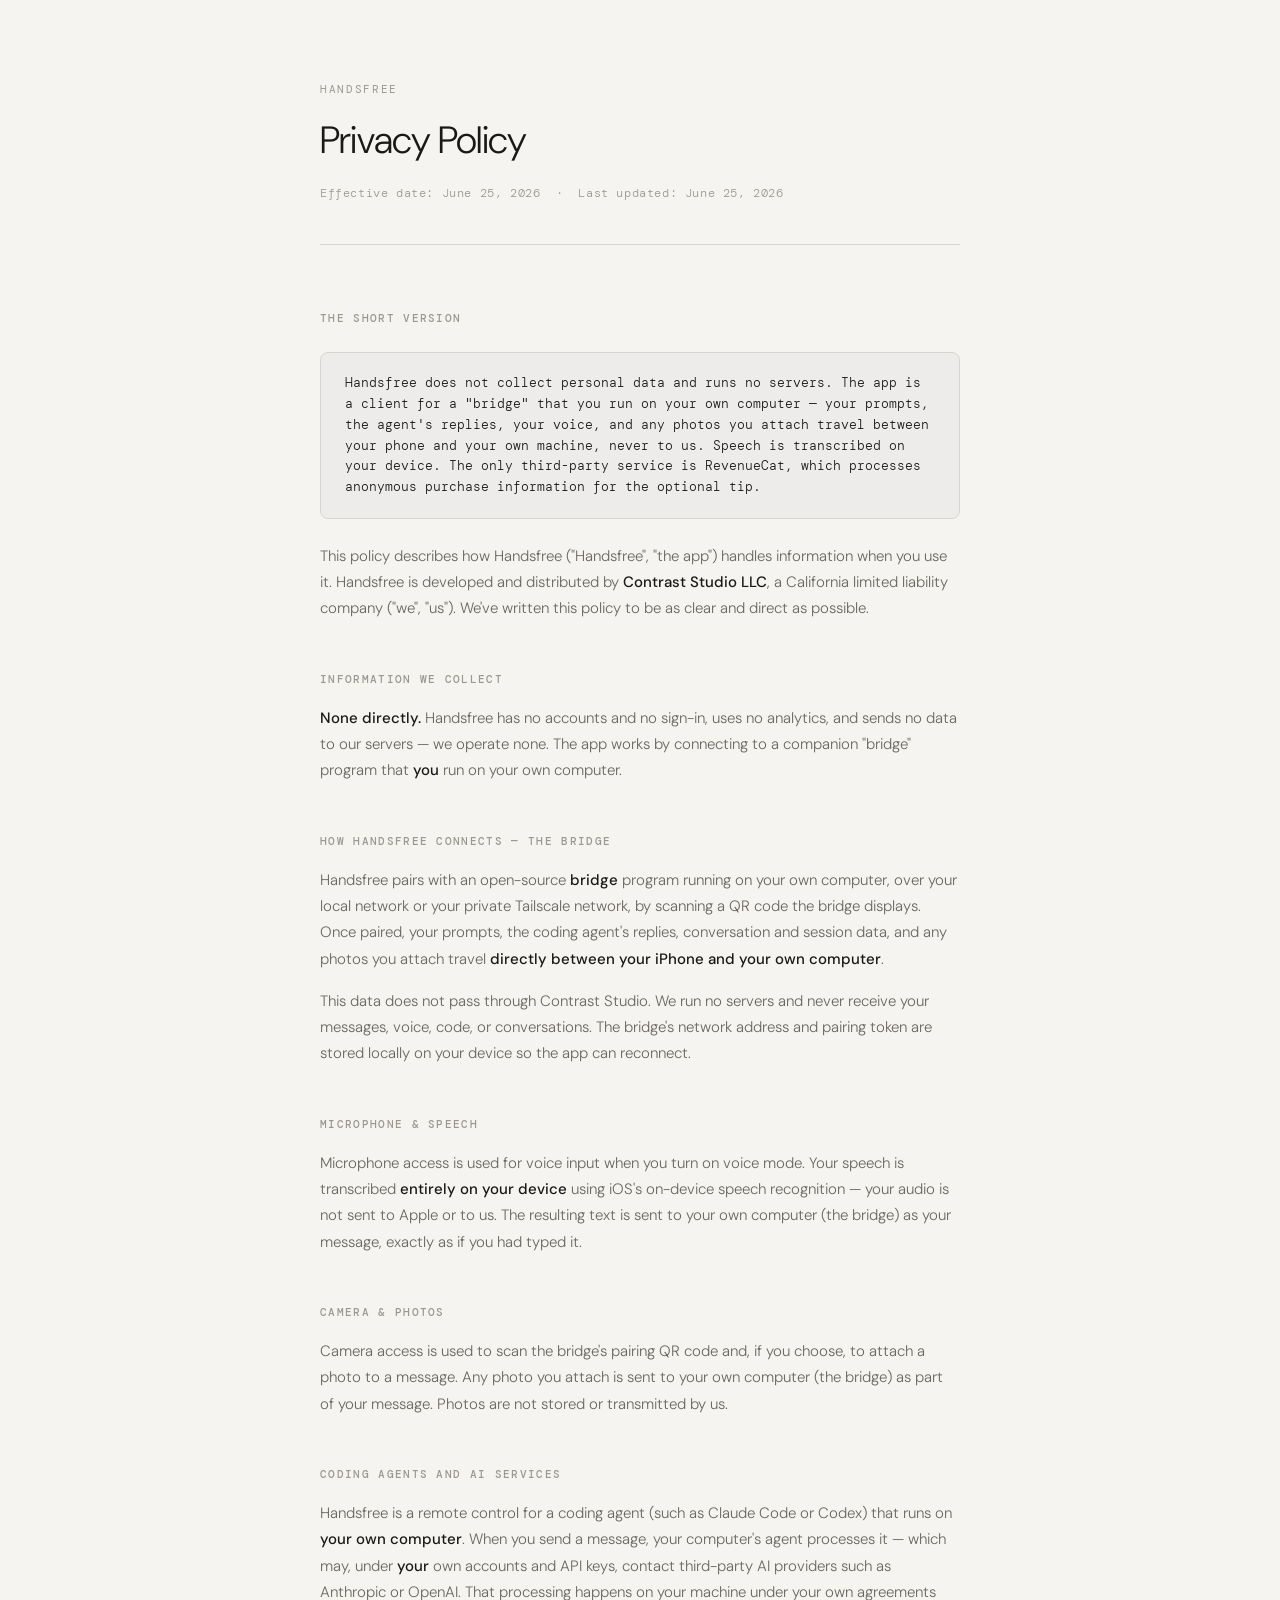
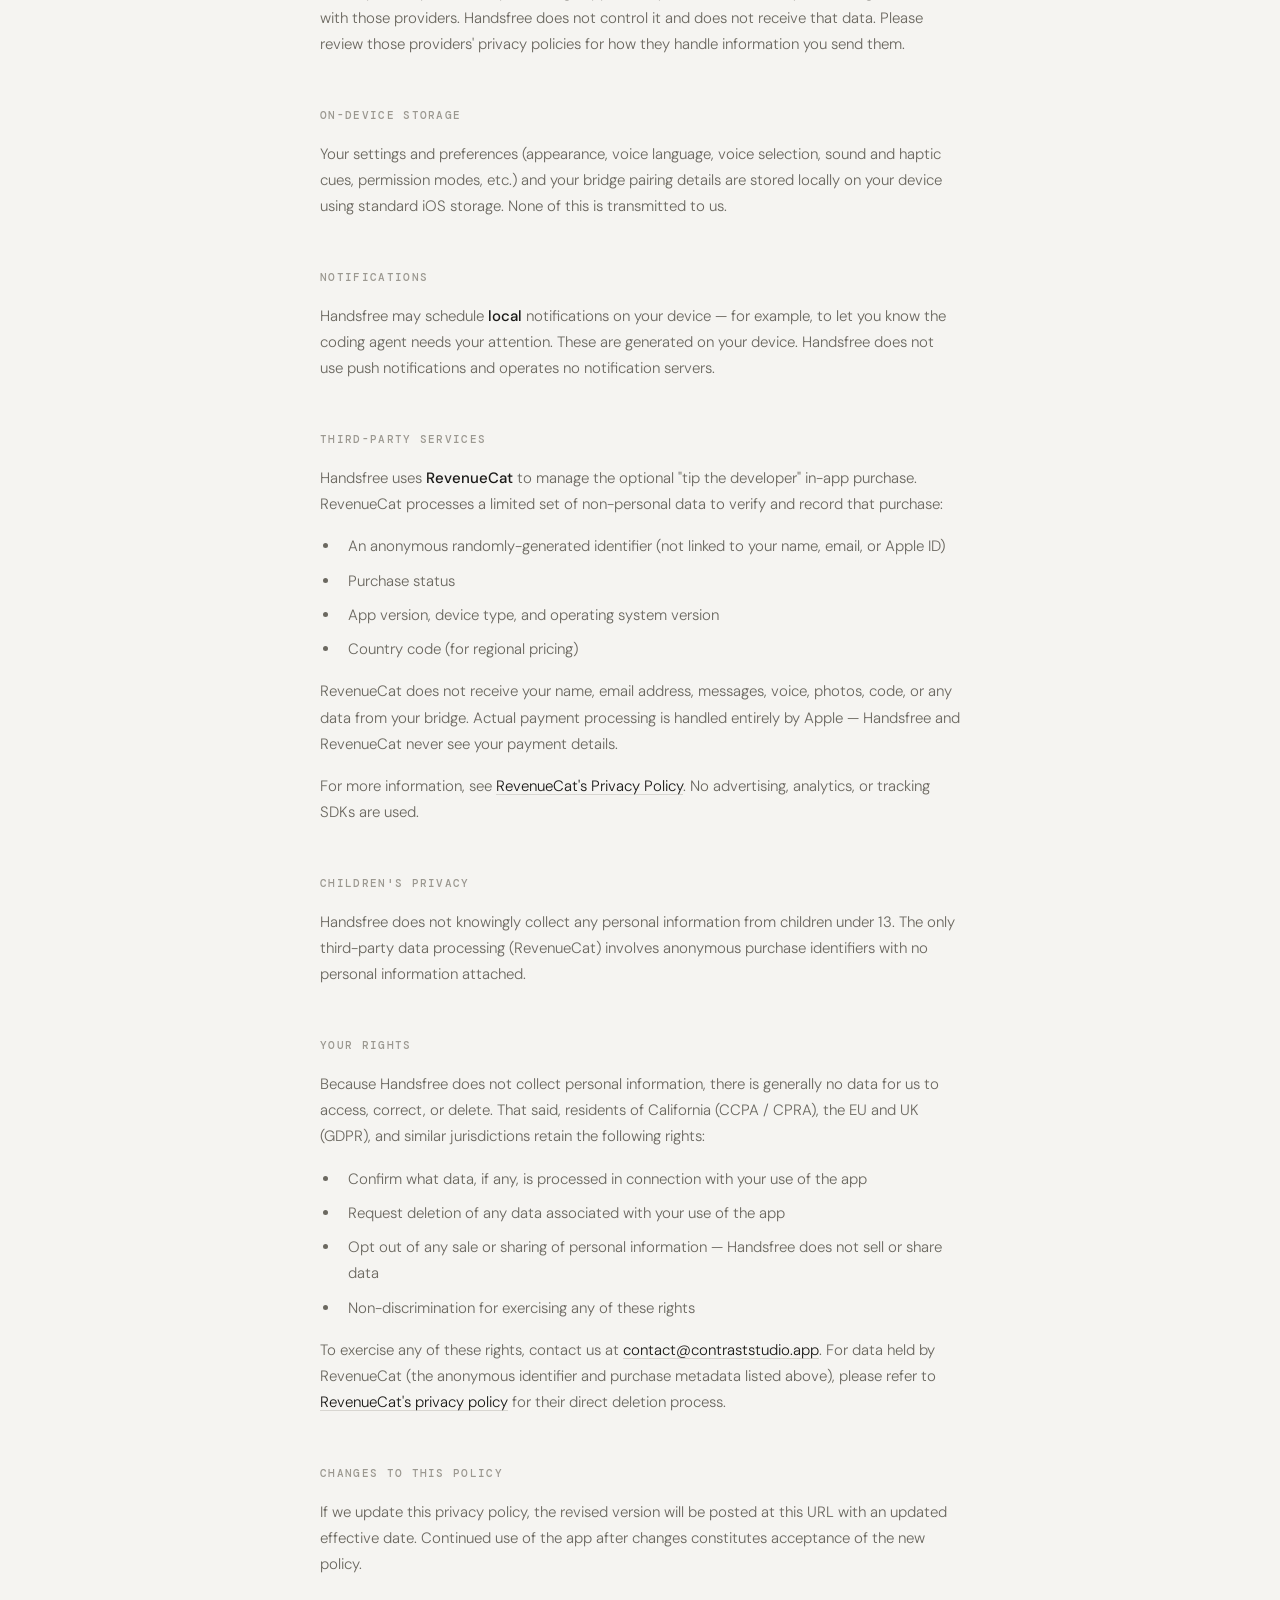
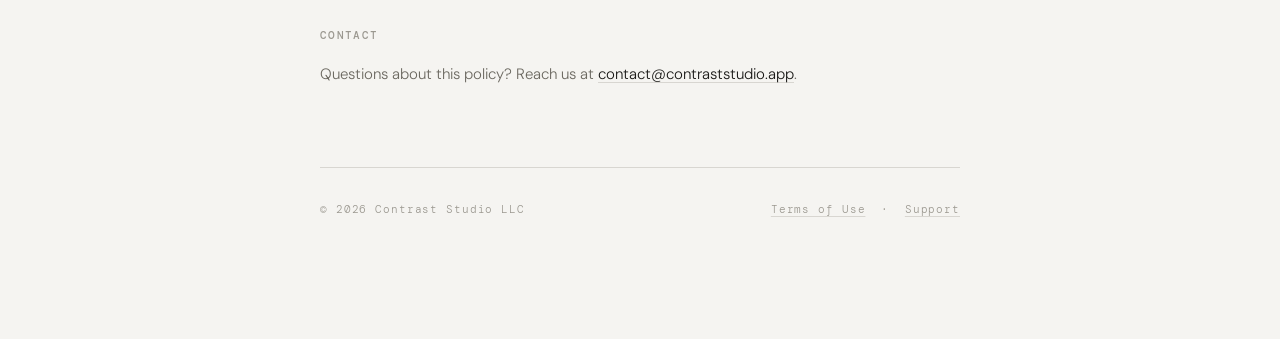
==== privacy.html @ b6aee966 "Add Handsfree privacy, terms, and support pages Static legal/support pages for the Handsfree iOS app" ====
<!DOCTYPE html>
<html lang="en">
<head>
  <meta charset="UTF-8" />
  <meta name="viewport" content="width=device-width, initial-scale=1.0" />
  <title>Privacy Policy — Handsfree</title>
  <link href="https://fonts.googleapis.com/css2?family=DM+Mono:ital,wght@0,300;0,400;0,500;1,300&family=DM+Sans:ital,opsz,wght@0,9..40,300;0,9..40,400;0,9..40,500;1,9..40,300&display=swap" rel="stylesheet">
  <style>
    :root {
      --bg: #f5f4f1;
      --surface: #edecea;
      --border: #d8d6d1;
      --text-primary: #1a1917;
      --text-secondary: #6b6860;
      --text-tertiary: #9b9890;
      --accent: #1a1917;
      --mono: 'DM Mono', monospace;
      --sans: 'DM Sans', sans-serif;
    }

    *, *::before, *::after { box-sizing: border-box; margin: 0; padding: 0; }

    html { font-size: 16px; scroll-behavior: smooth; }

    body {
      background: var(--bg);
      color: var(--text-primary);
      font-family: var(--sans);
      font-weight: 300;
      line-height: 1.75;
      -webkit-font-smoothing: antialiased;
      padding: 0 24px;
    }

    .page-wrap {
      max-width: 640px;
      margin: 0 auto;
      padding: 80px 0 120px;
    }

    /* Header */
    header {
      margin-bottom: 64px;
      padding-bottom: 40px;
      border-bottom: 1px solid var(--border);
    }

    .app-label {
      font-family: var(--mono);
      font-size: 11px;
      font-weight: 400;
      letter-spacing: 0.15em;
      text-transform: uppercase;
      color: var(--text-tertiary);
      margin-bottom: 20px;
    }

    h1 {
      font-family: var(--sans);
      font-size: clamp(28px, 5vw, 38px);
      font-weight: 300;
      letter-spacing: -0.02em;
      line-height: 1.15;
      color: var(--text-primary);
      margin-bottom: 20px;
    }

    .meta {
      font-family: var(--mono);
      font-size: 12px;
      color: var(--text-tertiary);
      letter-spacing: 0.05em;
    }

    /* Sections */
    section {
      margin-bottom: 48px;
    }

    h2 {
      font-family: var(--mono);
      font-size: 11px;
      font-weight: 500;
      letter-spacing: 0.12em;
      text-transform: uppercase;
      color: var(--text-tertiary);
      margin-bottom: 16px;
      padding-top: 48px;
      border-top: 1px solid var(--border);
    }

    h2:first-child { border-top: none; padding-top: 0; }

    p {
      font-size: 15px;
      color: var(--text-secondary);
      margin-bottom: 16px;
      font-weight: 300;
    }

    p:last-child { margin-bottom: 0; }

    strong {
      font-weight: 500;
      color: var(--text-primary);
    }

    ul {
      margin: 12px 0 16px 0;
      padding-left: 20px;
    }

    ul li {
      font-size: 15px;
      color: var(--text-secondary);
      font-weight: 300;
      margin-bottom: 8px;
      padding-left: 8px;
    }

    /* Highlight box */
    .callout {
      background: var(--surface);
      border: 1px solid var(--border);
      border-radius: 8px;
      padding: 20px 24px;
      margin: 24px 0;
    }

    .callout p {
      font-family: var(--mono);
      font-size: 13px;
      color: var(--text-primary);
      margin: 0;
      line-height: 1.6;
    }

    /* Contact */
    a {
      color: var(--text-primary);
      text-decoration: underline;
      text-underline-offset: 3px;
      text-decoration-color: var(--border);
      transition: text-decoration-color 0.15s;
    }

    a:hover { text-decoration-color: var(--text-primary); }

    /* Footer */
    footer {
      margin-top: 80px;
      padding-top: 32px;
      border-top: 1px solid var(--border);
      display: flex;
      justify-content: space-between;
      align-items: center;
      flex-wrap: wrap;
      gap: 12px;
    }

    footer span {
      font-family: var(--mono);
      font-size: 11px;
      color: var(--text-tertiary);
      letter-spacing: 0.08em;
    }

    footer a {
      font-family: var(--mono);
      font-size: 11px;
      color: var(--text-tertiary);
      letter-spacing: 0.08em;
      text-decoration-color: var(--border);
    }
  </style>
</head>
<body>
  <div class="page-wrap">

    <header>
      <p class="app-label">Handsfree</p>
      <h1>Privacy Policy</h1>
      <p class="meta">Effective date: June 25, 2026 &nbsp;·&nbsp; Last updated: June 25, 2026</p>
    </header>

    <section>
      <h2>The short version</h2>
      <div class="callout">
        <p>Handsfree does not collect personal data and runs no servers. The app is a client for a "bridge" that you run on your own computer — your prompts, the agent's replies, your voice, and any photos you attach travel between your phone and your own machine, never to us. Speech is transcribed on your device. The only third-party service is RevenueCat, which processes anonymous purchase information for the optional tip.</p>
      </div>
      <p>This policy describes how Handsfree ("Handsfree", "the app") handles information when you use it. Handsfree is developed and distributed by <strong>Contrast Studio LLC</strong>, a California limited liability company ("we", "us"). We've written this policy to be as clear and direct as possible.</p>
    </section>

    <section>
      <h2>Information we collect</h2>
      <p><strong>None directly.</strong> Handsfree has no accounts and no sign-in, uses no analytics, and sends no data to our servers — we operate none. The app works by connecting to a companion "bridge" program that <strong>you</strong> run on your own computer.</p>
    </section>

    <section>
      <h2>How Handsfree connects — the bridge</h2>
      <p>Handsfree pairs with an open-source <strong>bridge</strong> program running on your own computer, over your local network or your private Tailscale network, by scanning a QR code the bridge displays. Once paired, your prompts, the coding agent's replies, conversation and session data, and any photos you attach travel <strong>directly between your iPhone and your own computer</strong>.</p>
      <p>This data does not pass through Contrast Studio. We run no servers and never receive your messages, voice, code, or conversations. The bridge's network address and pairing token are stored locally on your device so the app can reconnect.</p>
    </section>

    <section>
      <h2>Microphone &amp; speech</h2>
      <p>Microphone access is used for voice input when you turn on voice mode. Your speech is transcribed <strong>entirely on your device</strong> using iOS's on-device speech recognition — your audio is not sent to Apple or to us. The resulting text is sent to your own computer (the bridge) as your message, exactly as if you had typed it.</p>
    </section>

    <section>
      <h2>Camera &amp; photos</h2>
      <p>Camera access is used to scan the bridge's pairing QR code and, if you choose, to attach a photo to a message. Any photo you attach is sent to your own computer (the bridge) as part of your message. Photos are not stored or transmitted by us.</p>
    </section>

    <section>
      <h2>Coding agents and AI services</h2>
      <p>Handsfree is a remote control for a coding agent (such as Claude Code or Codex) that runs on <strong>your own computer</strong>. When you send a message, your computer's agent processes it — which may, under <strong>your</strong> own accounts and API keys, contact third-party AI providers such as Anthropic or OpenAI. That processing happens on your machine under your own agreements with those providers. Handsfree does not control it and does not receive that data. Please review those providers' privacy policies for how they handle information you send them.</p>
    </section>

    <section>
      <h2>On-device storage</h2>
      <p>Your settings and preferences (appearance, voice language, voice selection, sound and haptic cues, permission modes, etc.) and your bridge pairing details are stored locally on your device using standard iOS storage. None of this is transmitted to us.</p>
    </section>

    <section>
      <h2>Notifications</h2>
      <p>Handsfree may schedule <strong>local</strong> notifications on your device — for example, to let you know the coding agent needs your attention. These are generated on your device. Handsfree does not use push notifications and operates no notification servers.</p>
    </section>

    <section>
      <h2>Third-party services</h2>
      <p>Handsfree uses <strong>RevenueCat</strong> to manage the optional "tip the developer" in-app purchase. RevenueCat processes a limited set of non-personal data to verify and record that purchase:</p>
      <ul>
        <li>An anonymous randomly-generated identifier (not linked to your name, email, or Apple ID)</li>
        <li>Purchase status</li>
        <li>App version, device type, and operating system version</li>
        <li>Country code (for regional pricing)</li>
      </ul>
      <p>RevenueCat does not receive your name, email address, messages, voice, photos, code, or any data from your bridge. Actual payment processing is handled entirely by Apple — Handsfree and RevenueCat never see your payment details.</p>
      <p>For more information, see <a href="https://www.revenuecat.com/privacy" target="_blank" rel="noopener">RevenueCat's Privacy Policy</a>. No advertising, analytics, or tracking SDKs are used.</p>
    </section>

    <section>
      <h2>Children's privacy</h2>
      <p>Handsfree does not knowingly collect any personal information from children under 13. The only third-party data processing (RevenueCat) involves anonymous purchase identifiers with no personal information attached.</p>
    </section>

    <section>
      <h2>Your rights</h2>
      <p>Because Handsfree does not collect personal information, there is generally no data for us to access, correct, or delete. That said, residents of California (CCPA / CPRA), the EU and UK (GDPR), and similar jurisdictions retain the following rights:</p>
      <ul>
        <li>Confirm what data, if any, is processed in connection with your use of the app</li>
        <li>Request deletion of any data associated with your use of the app</li>
        <li>Opt out of any sale or sharing of personal information — Handsfree does not sell or share data</li>
        <li>Non-discrimination for exercising any of these rights</li>
      </ul>
      <p>To exercise any of these rights, contact us at <a href="mailto:contact@contraststudio.app">contact@contraststudio.app</a>. For data held by RevenueCat (the anonymous identifier and purchase metadata listed above), please refer to <a href="https://www.revenuecat.com/privacy" target="_blank" rel="noopener">RevenueCat's privacy policy</a> for their direct deletion process.</p>
    </section>

    <section>
      <h2>Changes to this policy</h2>
      <p>If we update this privacy policy, the revised version will be posted at this URL with an updated effective date. Continued use of the app after changes constitutes acceptance of the new policy.</p>
    </section>

    <section>
      <h2>Contact</h2>
      <p>Questions about this policy? Reach us at <a href="mailto:contact@contraststudio.app">contact@contraststudio.app</a>.</p>
    </section>

    <footer>
      <span>© 2026 Contrast Studio LLC</span>
      <span>
        <a href="terms.html">Terms of Use</a>
        &nbsp;·&nbsp;
        <a href="support.html">Support</a>
      </span>
    </footer>

  </div>
</body>
</html>
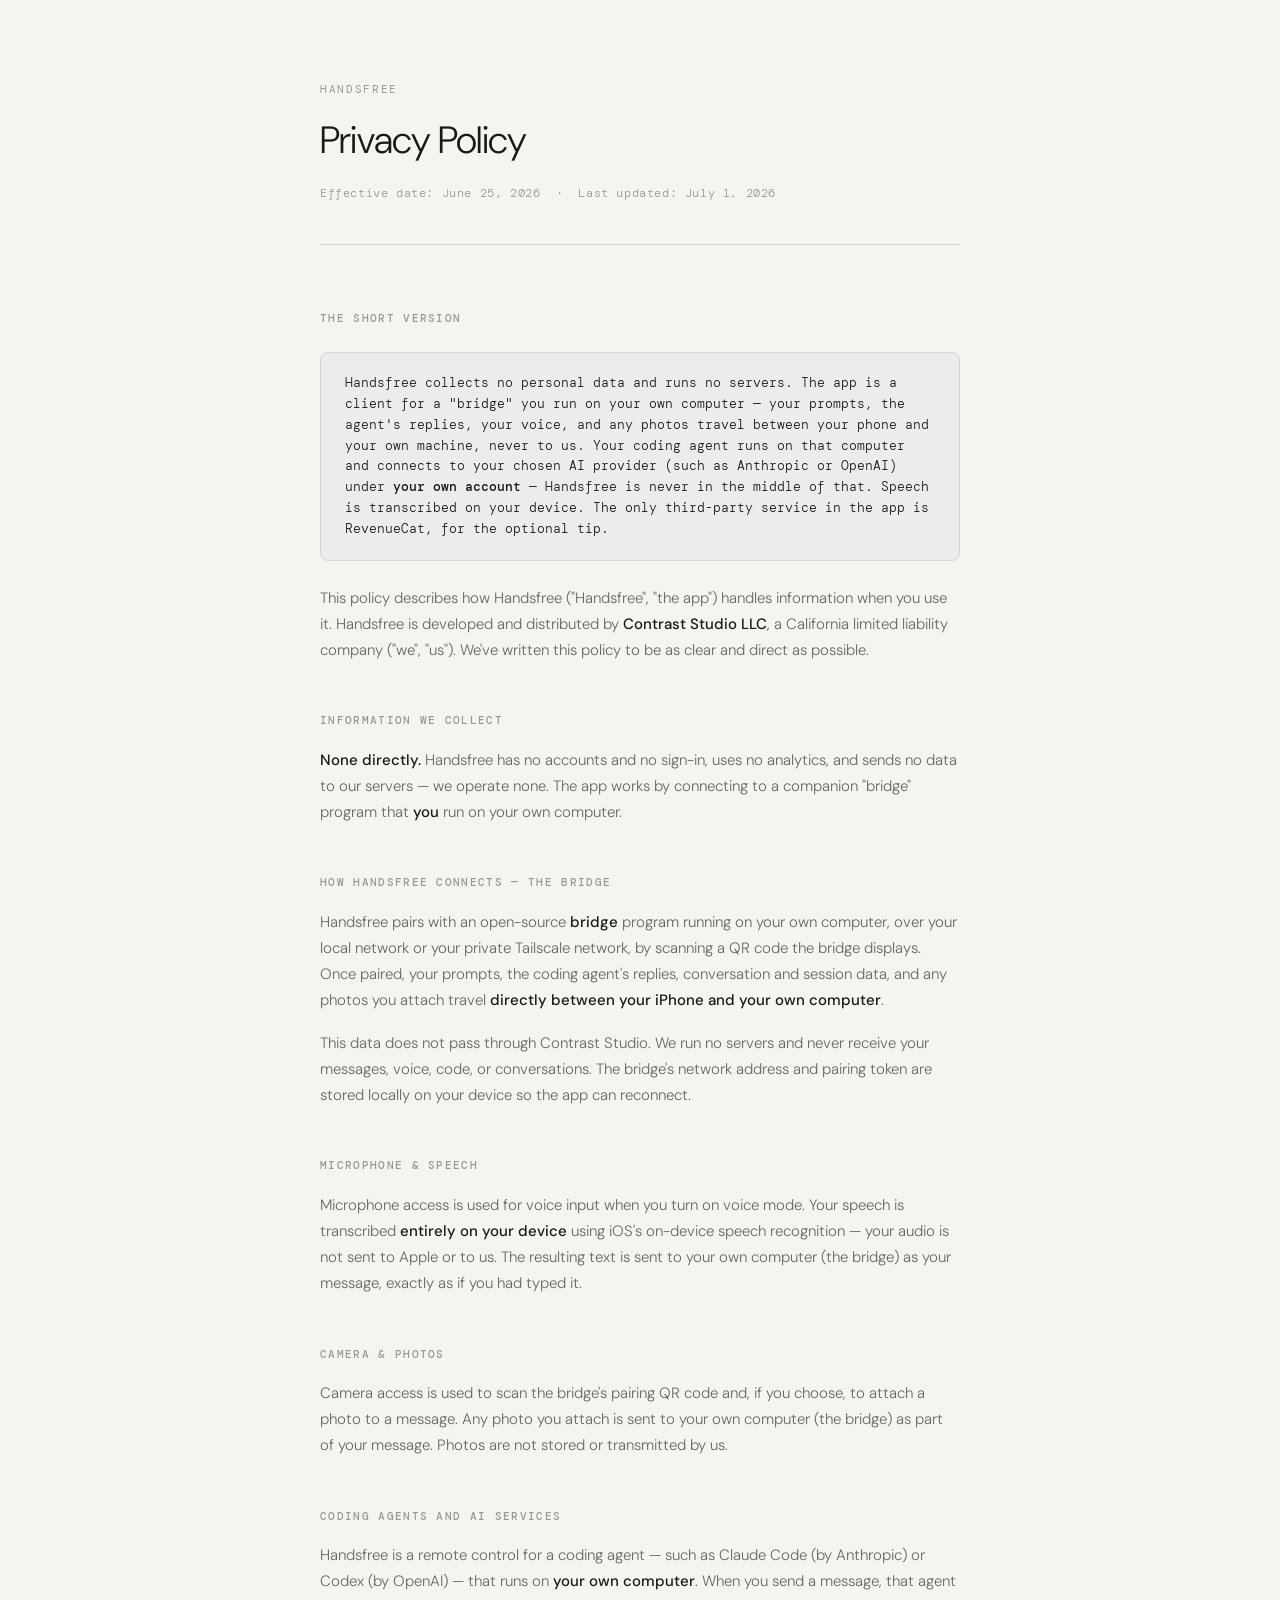
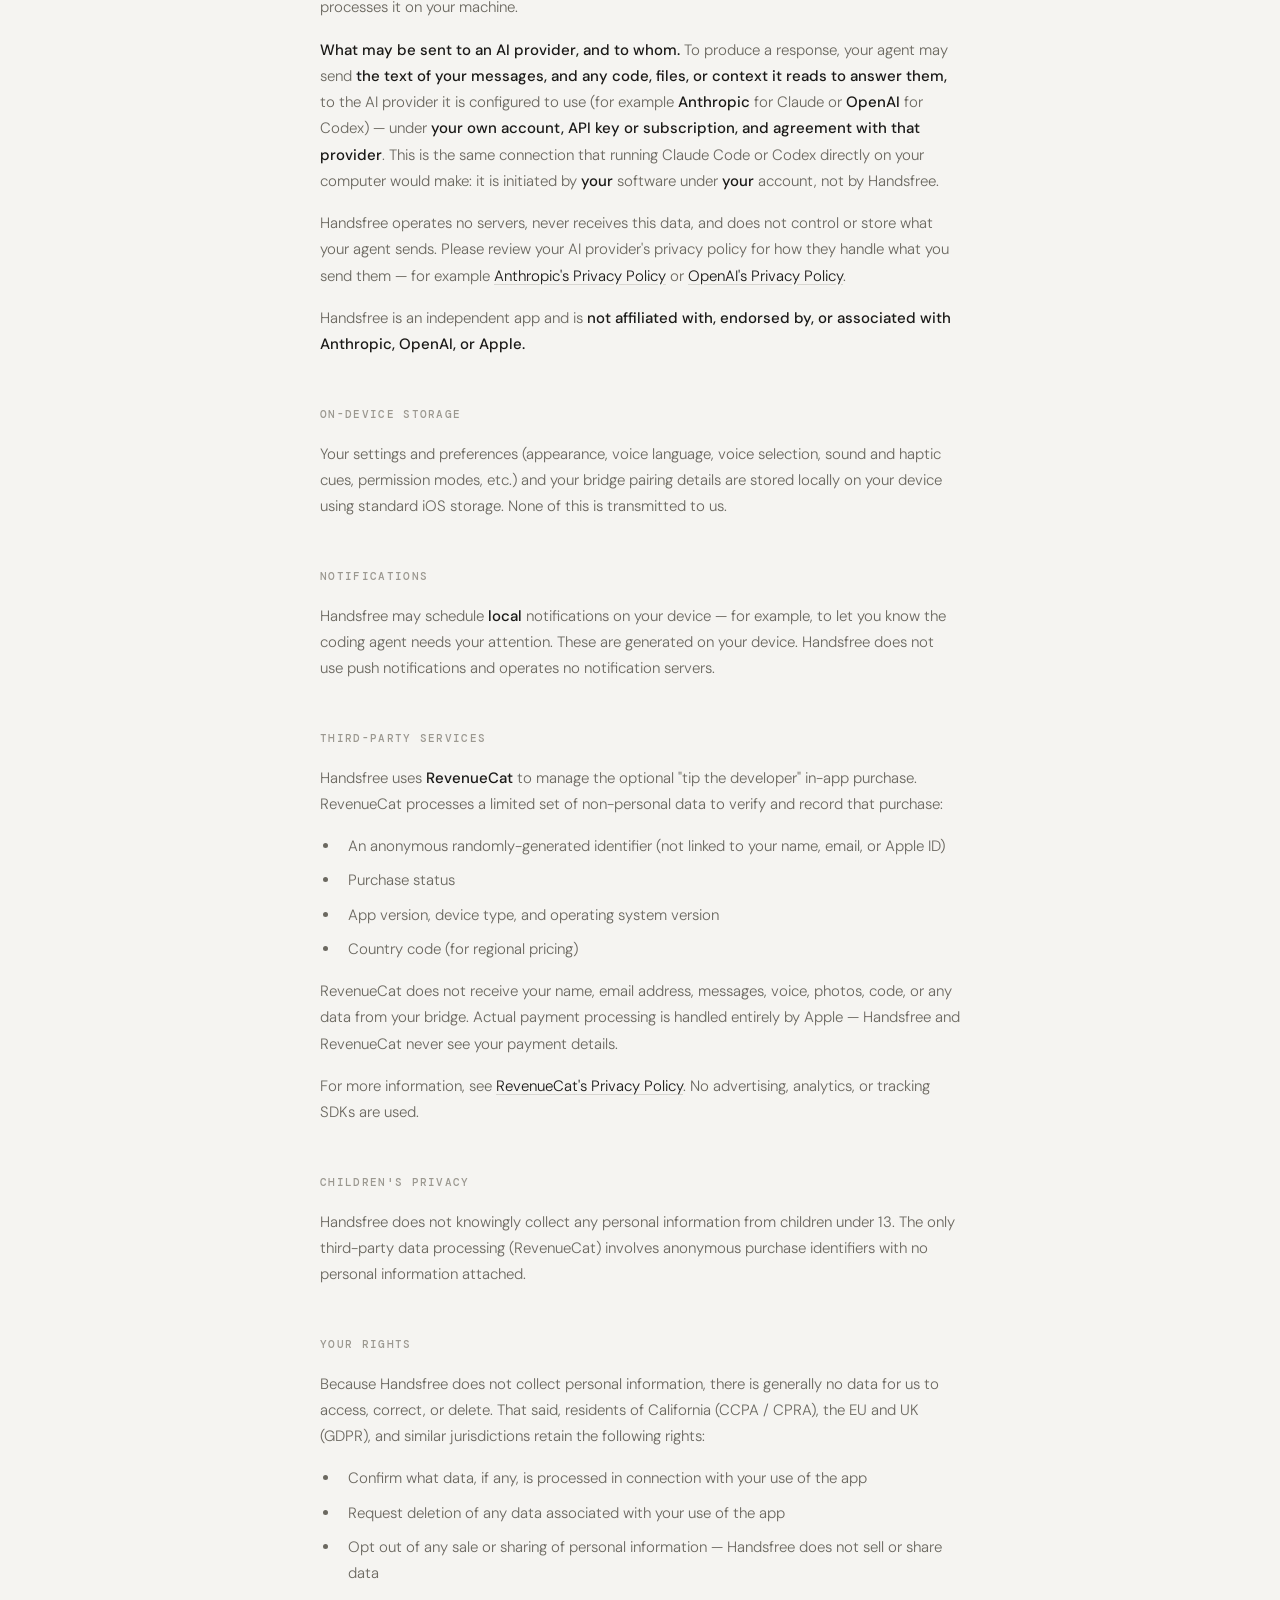
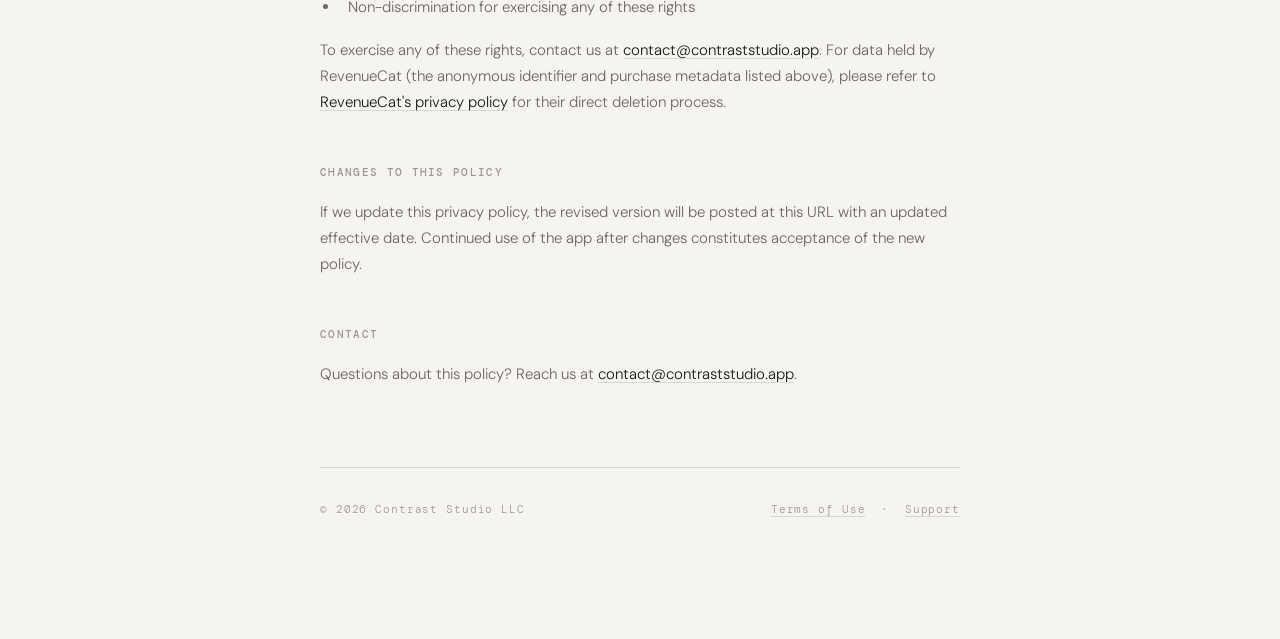
==== commit 0344e83c: "privacy: clarify AI data flow (what/who) + not-affiliated disclaimer Strengthen the 'Coding agents a" ====
--- a/privacy.html
+++ b/privacy.html
@@ -180,13 +180,13 @@
     <header>
       <p class="app-label">Handsfree</p>
       <h1>Privacy Policy</h1>
-      <p class="meta">Effective date: June 25, 2026 &nbsp;·&nbsp; Last updated: June 25, 2026</p>
+      <p class="meta">Effective date: June 25, 2026 &nbsp;·&nbsp; Last updated: July 1, 2026</p>
     </header>
 
     <section>
       <h2>The short version</h2>
       <div class="callout">
-        <p>Handsfree does not collect personal data and runs no servers. The app is a client for a "bridge" that you run on your own computer — your prompts, the agent's replies, your voice, and any photos you attach travel between your phone and your own machine, never to us. Speech is transcribed on your device. The only third-party service is RevenueCat, which processes anonymous purchase information for the optional tip.</p>
+        <p>Handsfree collects no personal data and runs no servers. The app is a client for a "bridge" you run on your own computer — your prompts, the agent's replies, your voice, and any photos travel between your phone and your own machine, never to us. Your coding agent runs on that computer and connects to your chosen AI provider (such as Anthropic or OpenAI) under <strong>your own account</strong> — Handsfree is never in the middle of that. Speech is transcribed on your device. The only third-party service in the app is RevenueCat, for the optional tip.</p>
       </div>
       <p>This policy describes how Handsfree ("Handsfree", "the app") handles information when you use it. Handsfree is developed and distributed by <strong>Contrast Studio LLC</strong>, a California limited liability company ("we", "us"). We've written this policy to be as clear and direct as possible.</p>
     </section>
@@ -214,7 +214,10 @@
 
     <section>
       <h2>Coding agents and AI services</h2>
-      <p>Handsfree is a remote control for a coding agent (such as Claude Code or Codex) that runs on <strong>your own computer</strong>. When you send a message, your computer's agent processes it — which may, under <strong>your</strong> own accounts and API keys, contact third-party AI providers such as Anthropic or OpenAI. That processing happens on your machine under your own agreements with those providers. Handsfree does not control it and does not receive that data. Please review those providers' privacy policies for how they handle information you send them.</p>
+      <p>Handsfree is a remote control for a coding agent — such as Claude Code (by Anthropic) or Codex (by OpenAI) — that runs on <strong>your own computer</strong>. When you send a message, that agent processes it on your machine.</p>
+      <p><strong>What may be sent to an AI provider, and to whom.</strong> To produce a response, your agent may send <strong>the text of your messages, and any code, files, or context it reads to answer them,</strong> to the AI provider it is configured to use (for example <strong>Anthropic</strong> for Claude or <strong>OpenAI</strong> for Codex) — under <strong>your own account, API key or subscription, and agreement with that provider</strong>. This is the same connection that running Claude Code or Codex directly on your computer would make: it is initiated by <strong>your</strong> software under <strong>your</strong> account, not by Handsfree.</p>
+      <p>Handsfree operates no servers, never receives this data, and does not control or store what your agent sends. Please review your AI provider's privacy policy for how they handle what you send them — for example <a href="https://www.anthropic.com/legal/privacy" target="_blank" rel="noopener">Anthropic's Privacy Policy</a> or <a href="https://openai.com/policies/privacy-policy" target="_blank" rel="noopener">OpenAI's Privacy Policy</a>.</p>
+      <p>Handsfree is an independent app and is <strong>not affiliated with, endorsed by, or associated with Anthropic, OpenAI, or Apple.</strong></p>
     </section>
 
     <section>
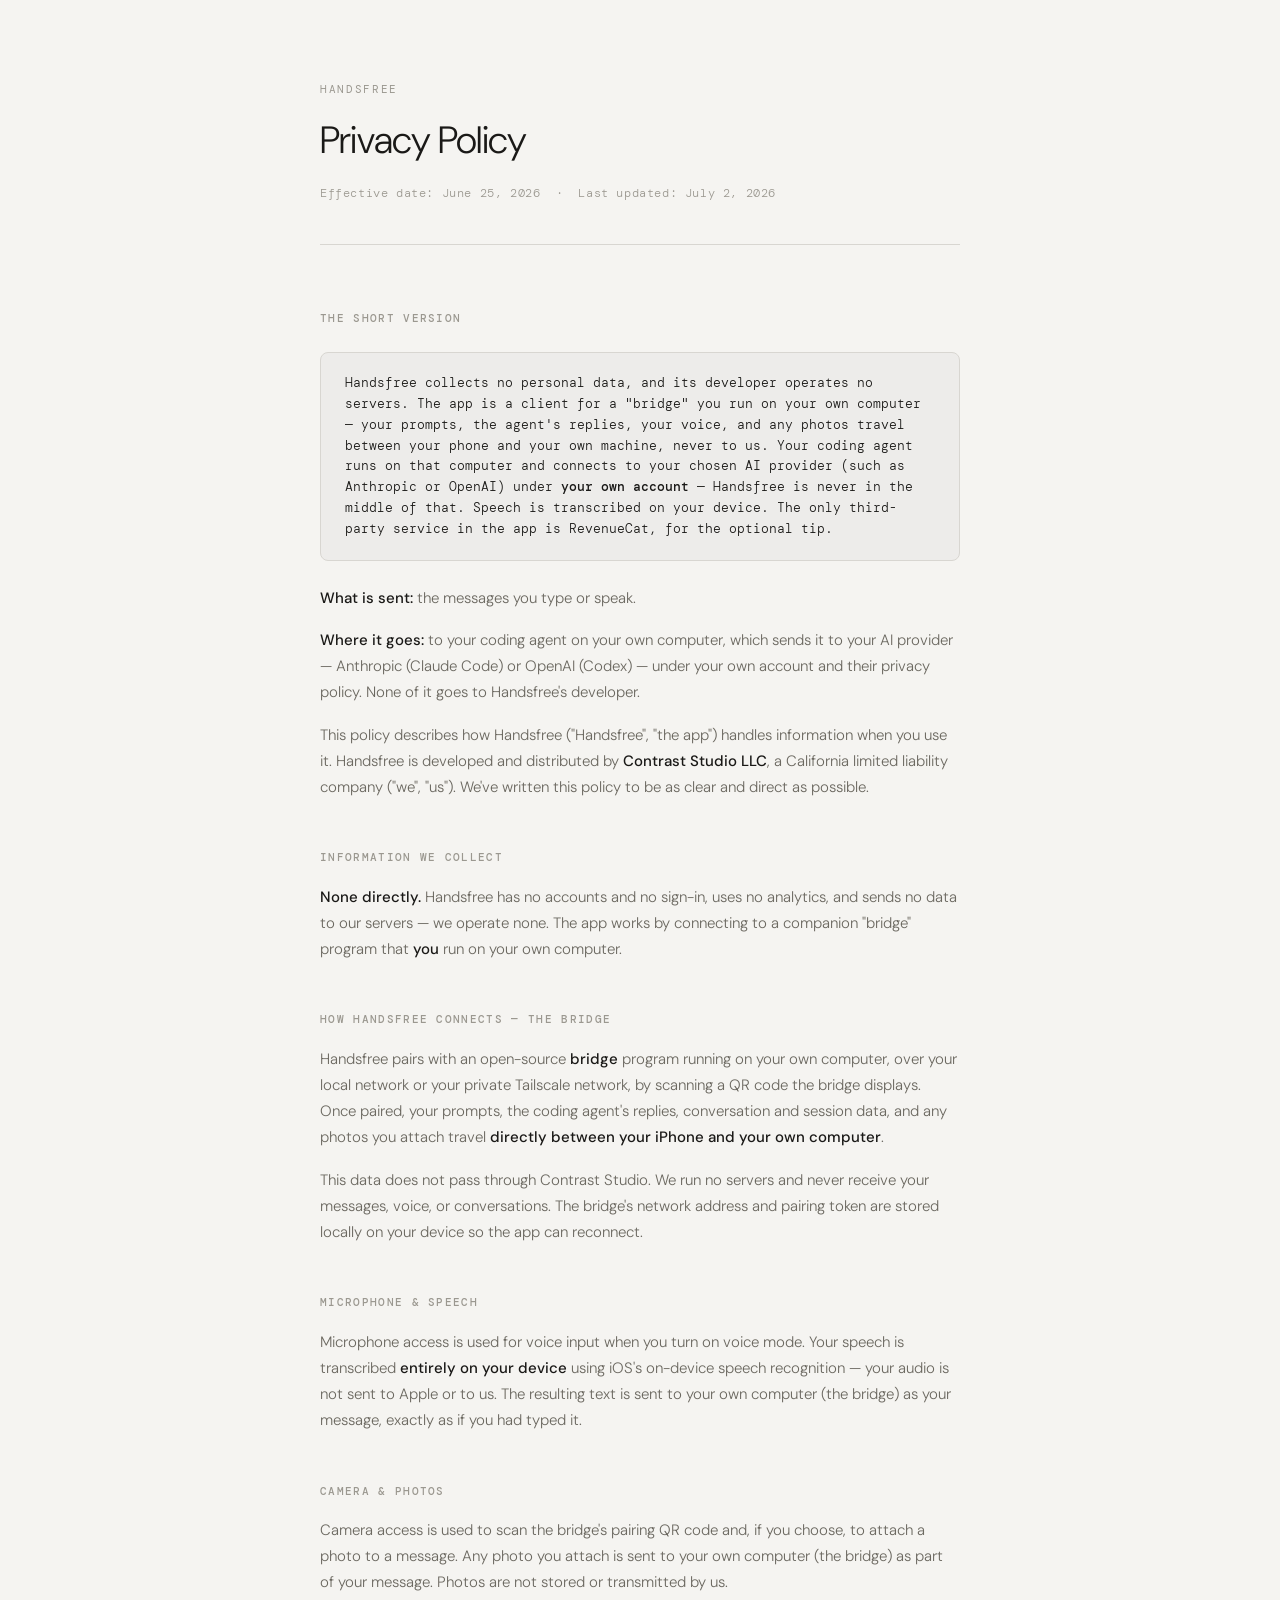
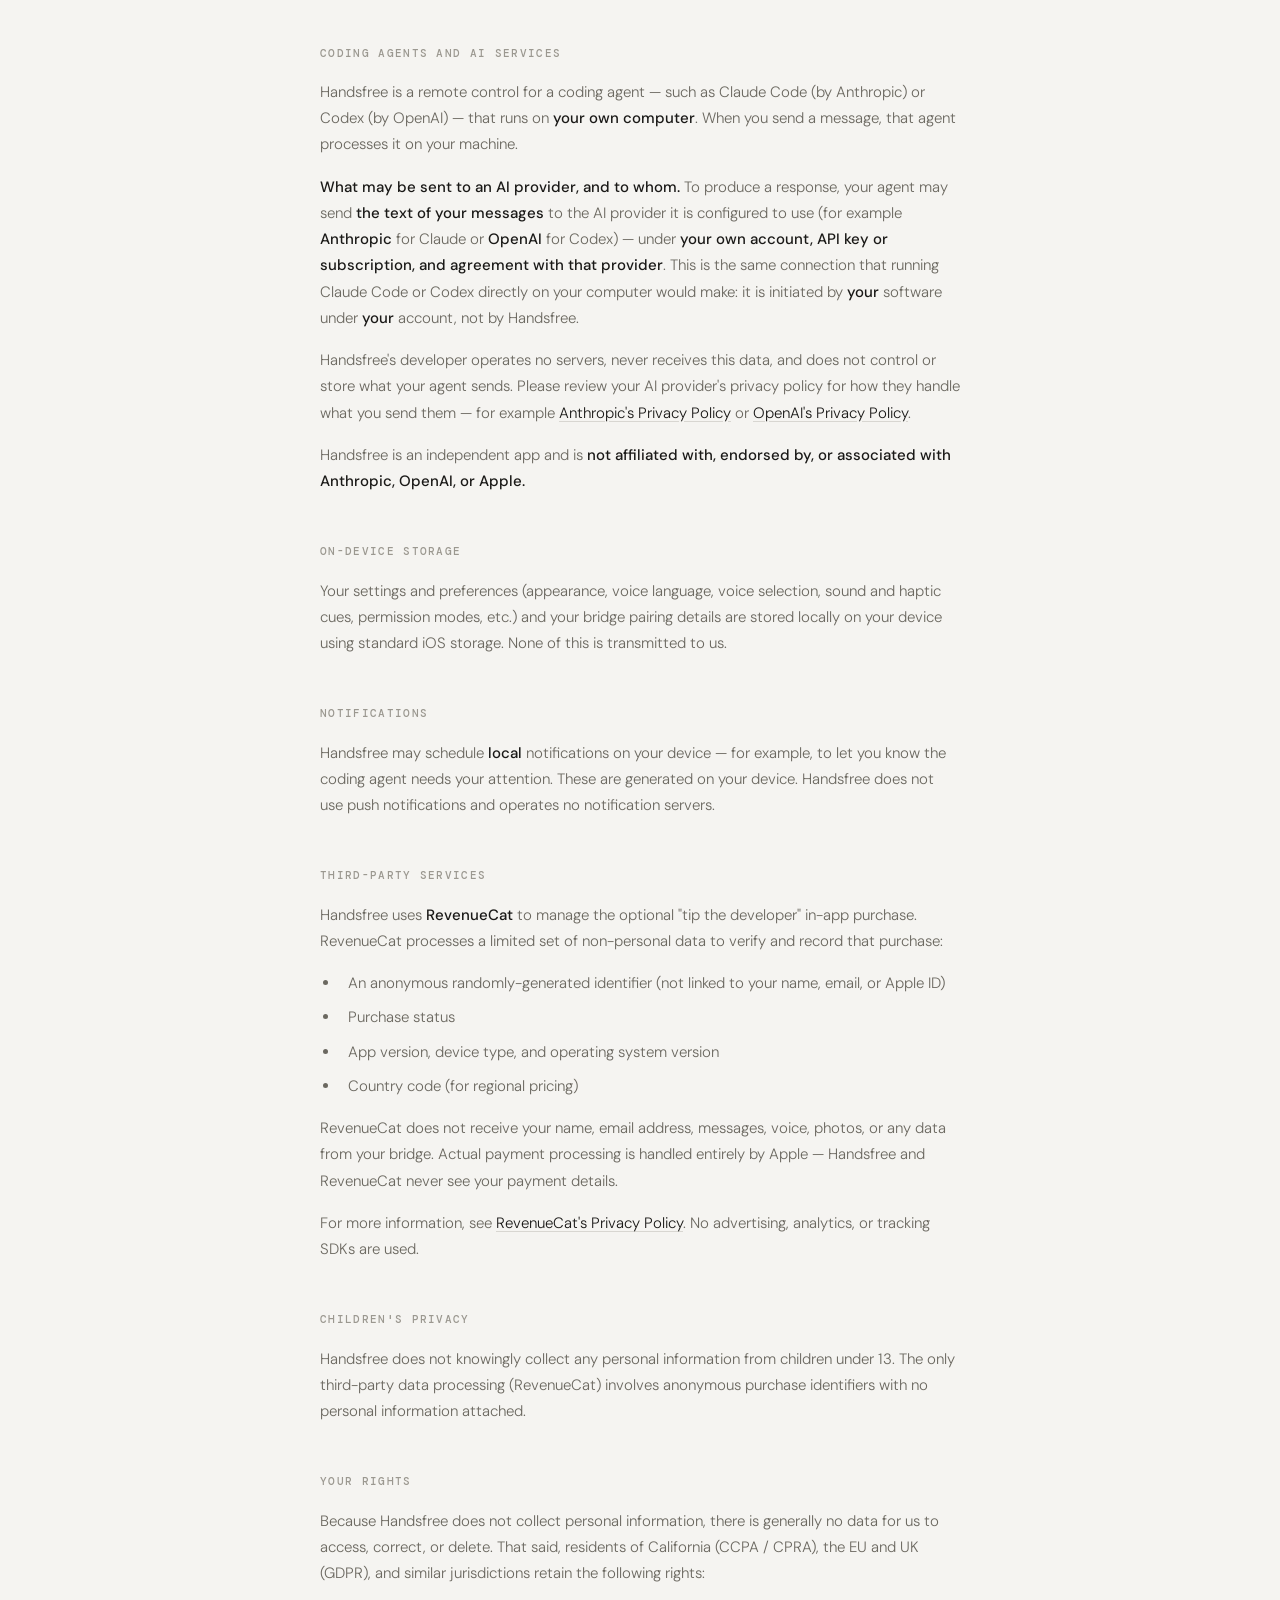
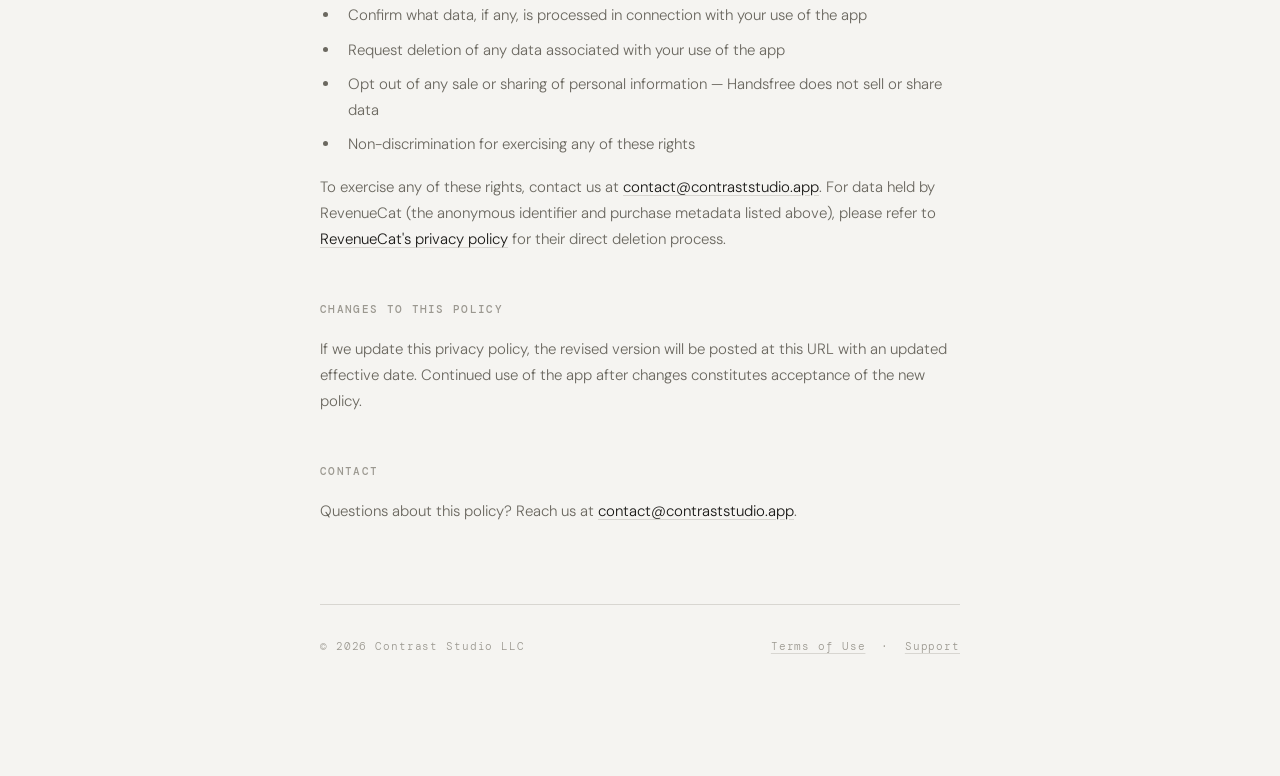
==== commit 478504ed: "privacy: match in-app consent copy exactly Align the policy with the app's consent gate and remove i" ====
--- a/privacy.html
+++ b/privacy.html
@@ -180,14 +180,16 @@
     <header>
       <p class="app-label">Handsfree</p>
       <h1>Privacy Policy</h1>
-      <p class="meta">Effective date: June 25, 2026 &nbsp;·&nbsp; Last updated: July 1, 2026</p>
+      <p class="meta">Effective date: June 25, 2026 &nbsp;·&nbsp; Last updated: July 2, 2026</p>
     </header>
 
     <section>
       <h2>The short version</h2>
       <div class="callout">
-        <p>Handsfree collects no personal data and runs no servers. The app is a client for a "bridge" you run on your own computer — your prompts, the agent's replies, your voice, and any photos travel between your phone and your own machine, never to us. Your coding agent runs on that computer and connects to your chosen AI provider (such as Anthropic or OpenAI) under <strong>your own account</strong> — Handsfree is never in the middle of that. Speech is transcribed on your device. The only third-party service in the app is RevenueCat, for the optional tip.</p>
+        <p>Handsfree collects no personal data, and its developer operates no servers. The app is a client for a "bridge" you run on your own computer — your prompts, the agent's replies, your voice, and any photos travel between your phone and your own machine, never to us. Your coding agent runs on that computer and connects to your chosen AI provider (such as Anthropic or OpenAI) under <strong>your own account</strong> — Handsfree is never in the middle of that. Speech is transcribed on your device. The only third-party service in the app is RevenueCat, for the optional tip.</p>
       </div>
+      <p><strong>What is sent:</strong> the messages you type or speak.</p>
+      <p><strong>Where it goes:</strong> to your coding agent on your own computer, which sends it to your AI provider — Anthropic (Claude Code) or OpenAI (Codex) — under your own account and their privacy policy. None of it goes to Handsfree's developer.</p>
       <p>This policy describes how Handsfree ("Handsfree", "the app") handles information when you use it. Handsfree is developed and distributed by <strong>Contrast Studio LLC</strong>, a California limited liability company ("we", "us"). We've written this policy to be as clear and direct as possible.</p>
     </section>
 
@@ -199,7 +201,7 @@
     <section>
       <h2>How Handsfree connects — the bridge</h2>
       <p>Handsfree pairs with an open-source <strong>bridge</strong> program running on your own computer, over your local network or your private Tailscale network, by scanning a QR code the bridge displays. Once paired, your prompts, the coding agent's replies, conversation and session data, and any photos you attach travel <strong>directly between your iPhone and your own computer</strong>.</p>
-      <p>This data does not pass through Contrast Studio. We run no servers and never receive your messages, voice, code, or conversations. The bridge's network address and pairing token are stored locally on your device so the app can reconnect.</p>
+      <p>This data does not pass through Contrast Studio. We run no servers and never receive your messages, voice, or conversations. The bridge's network address and pairing token are stored locally on your device so the app can reconnect.</p>
     </section>
 
     <section>
@@ -215,8 +217,8 @@
     <section>
       <h2>Coding agents and AI services</h2>
       <p>Handsfree is a remote control for a coding agent — such as Claude Code (by Anthropic) or Codex (by OpenAI) — that runs on <strong>your own computer</strong>. When you send a message, that agent processes it on your machine.</p>
-      <p><strong>What may be sent to an AI provider, and to whom.</strong> To produce a response, your agent may send <strong>the text of your messages, and any code, files, or context it reads to answer them,</strong> to the AI provider it is configured to use (for example <strong>Anthropic</strong> for Claude or <strong>OpenAI</strong> for Codex) — under <strong>your own account, API key or subscription, and agreement with that provider</strong>. This is the same connection that running Claude Code or Codex directly on your computer would make: it is initiated by <strong>your</strong> software under <strong>your</strong> account, not by Handsfree.</p>
-      <p>Handsfree operates no servers, never receives this data, and does not control or store what your agent sends. Please review your AI provider's privacy policy for how they handle what you send them — for example <a href="https://www.anthropic.com/legal/privacy" target="_blank" rel="noopener">Anthropic's Privacy Policy</a> or <a href="https://openai.com/policies/privacy-policy" target="_blank" rel="noopener">OpenAI's Privacy Policy</a>.</p>
+      <p><strong>What may be sent to an AI provider, and to whom.</strong> To produce a response, your agent may send <strong>the text of your messages</strong> to the AI provider it is configured to use (for example <strong>Anthropic</strong> for Claude or <strong>OpenAI</strong> for Codex) — under <strong>your own account, API key or subscription, and agreement with that provider</strong>. This is the same connection that running Claude Code or Codex directly on your computer would make: it is initiated by <strong>your</strong> software under <strong>your</strong> account, not by Handsfree.</p>
+      <p>Handsfree's developer operates no servers, never receives this data, and does not control or store what your agent sends. Please review your AI provider's privacy policy for how they handle what you send them — for example <a href="https://www.anthropic.com/legal/privacy" target="_blank" rel="noopener">Anthropic's Privacy Policy</a> or <a href="https://openai.com/policies/privacy-policy" target="_blank" rel="noopener">OpenAI's Privacy Policy</a>.</p>
       <p>Handsfree is an independent app and is <strong>not affiliated with, endorsed by, or associated with Anthropic, OpenAI, or Apple.</strong></p>
     </section>
 
@@ -239,7 +241,7 @@
         <li>App version, device type, and operating system version</li>
         <li>Country code (for regional pricing)</li>
       </ul>
-      <p>RevenueCat does not receive your name, email address, messages, voice, photos, code, or any data from your bridge. Actual payment processing is handled entirely by Apple — Handsfree and RevenueCat never see your payment details.</p>
+      <p>RevenueCat does not receive your name, email address, messages, voice, photos, or any data from your bridge. Actual payment processing is handled entirely by Apple — Handsfree and RevenueCat never see your payment details.</p>
       <p>For more information, see <a href="https://www.revenuecat.com/privacy" target="_blank" rel="noopener">RevenueCat's Privacy Policy</a>. No advertising, analytics, or tracking SDKs are used.</p>
     </section>
 
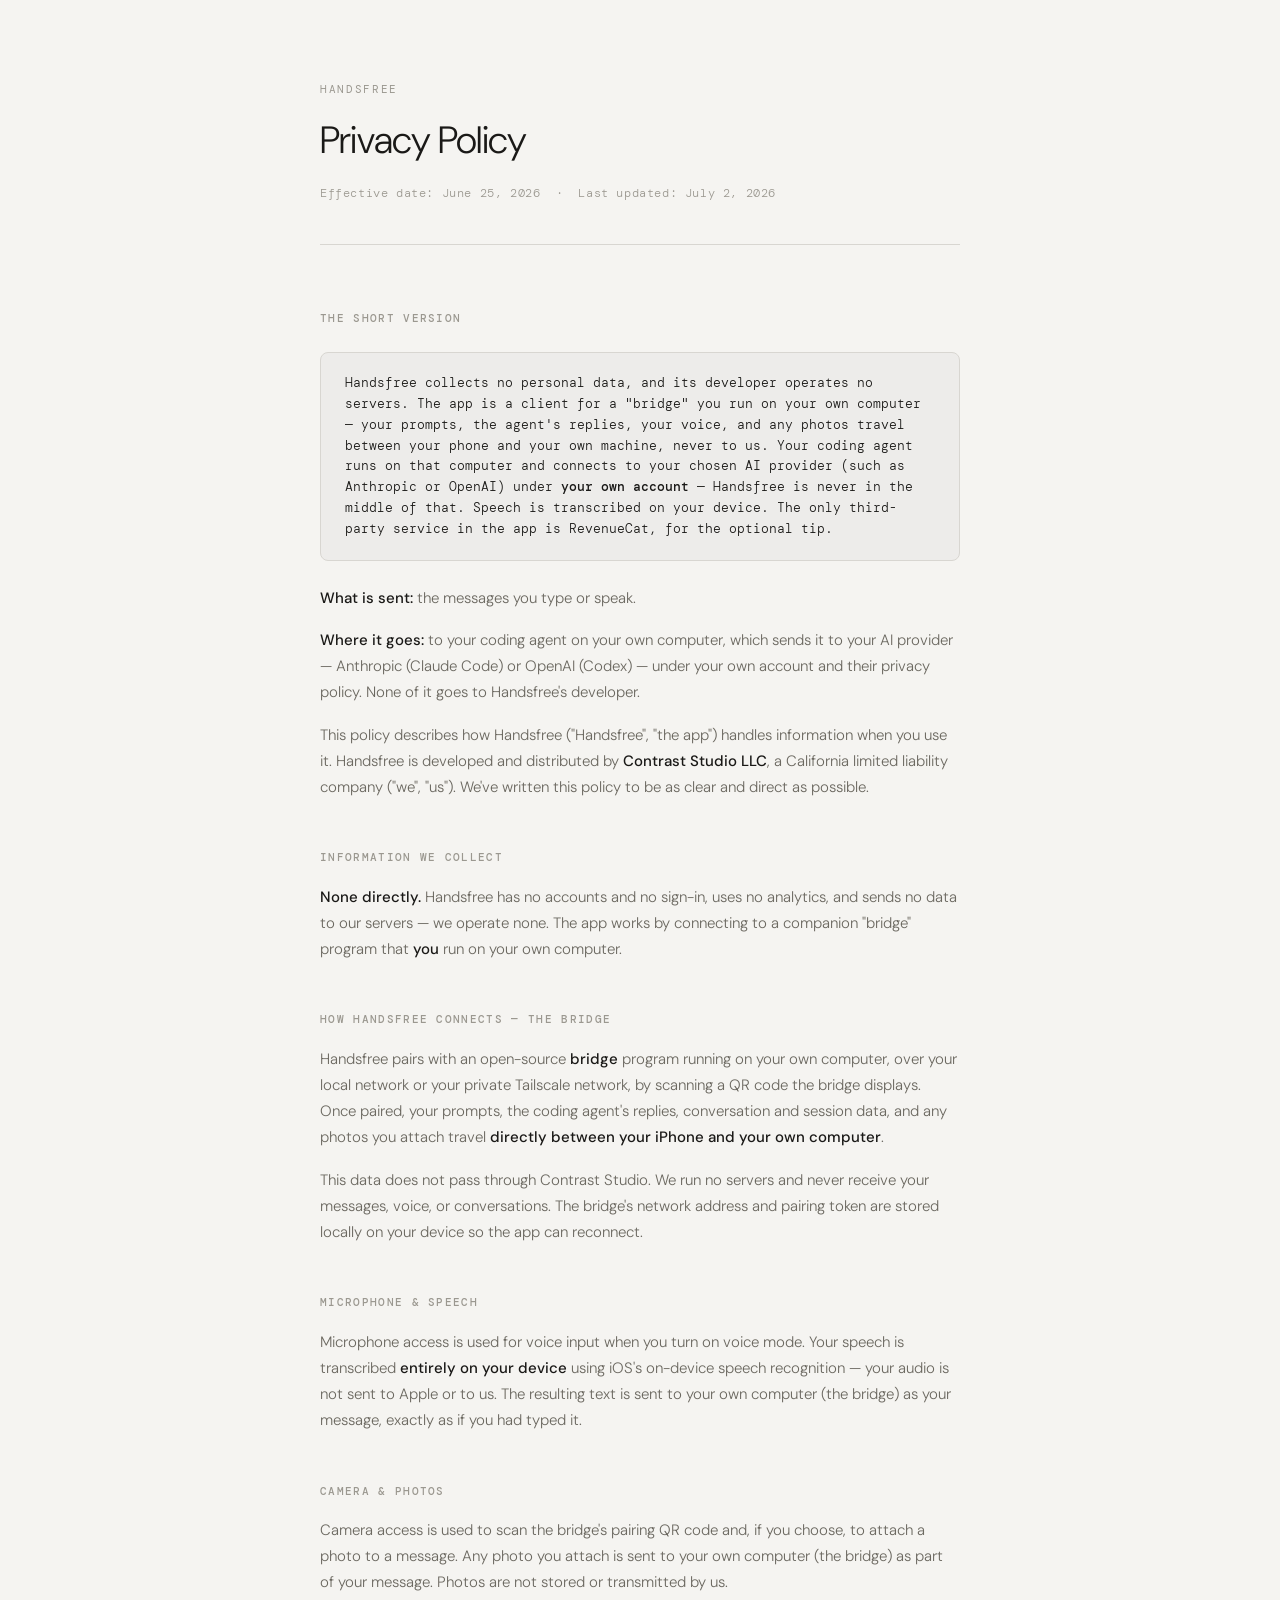
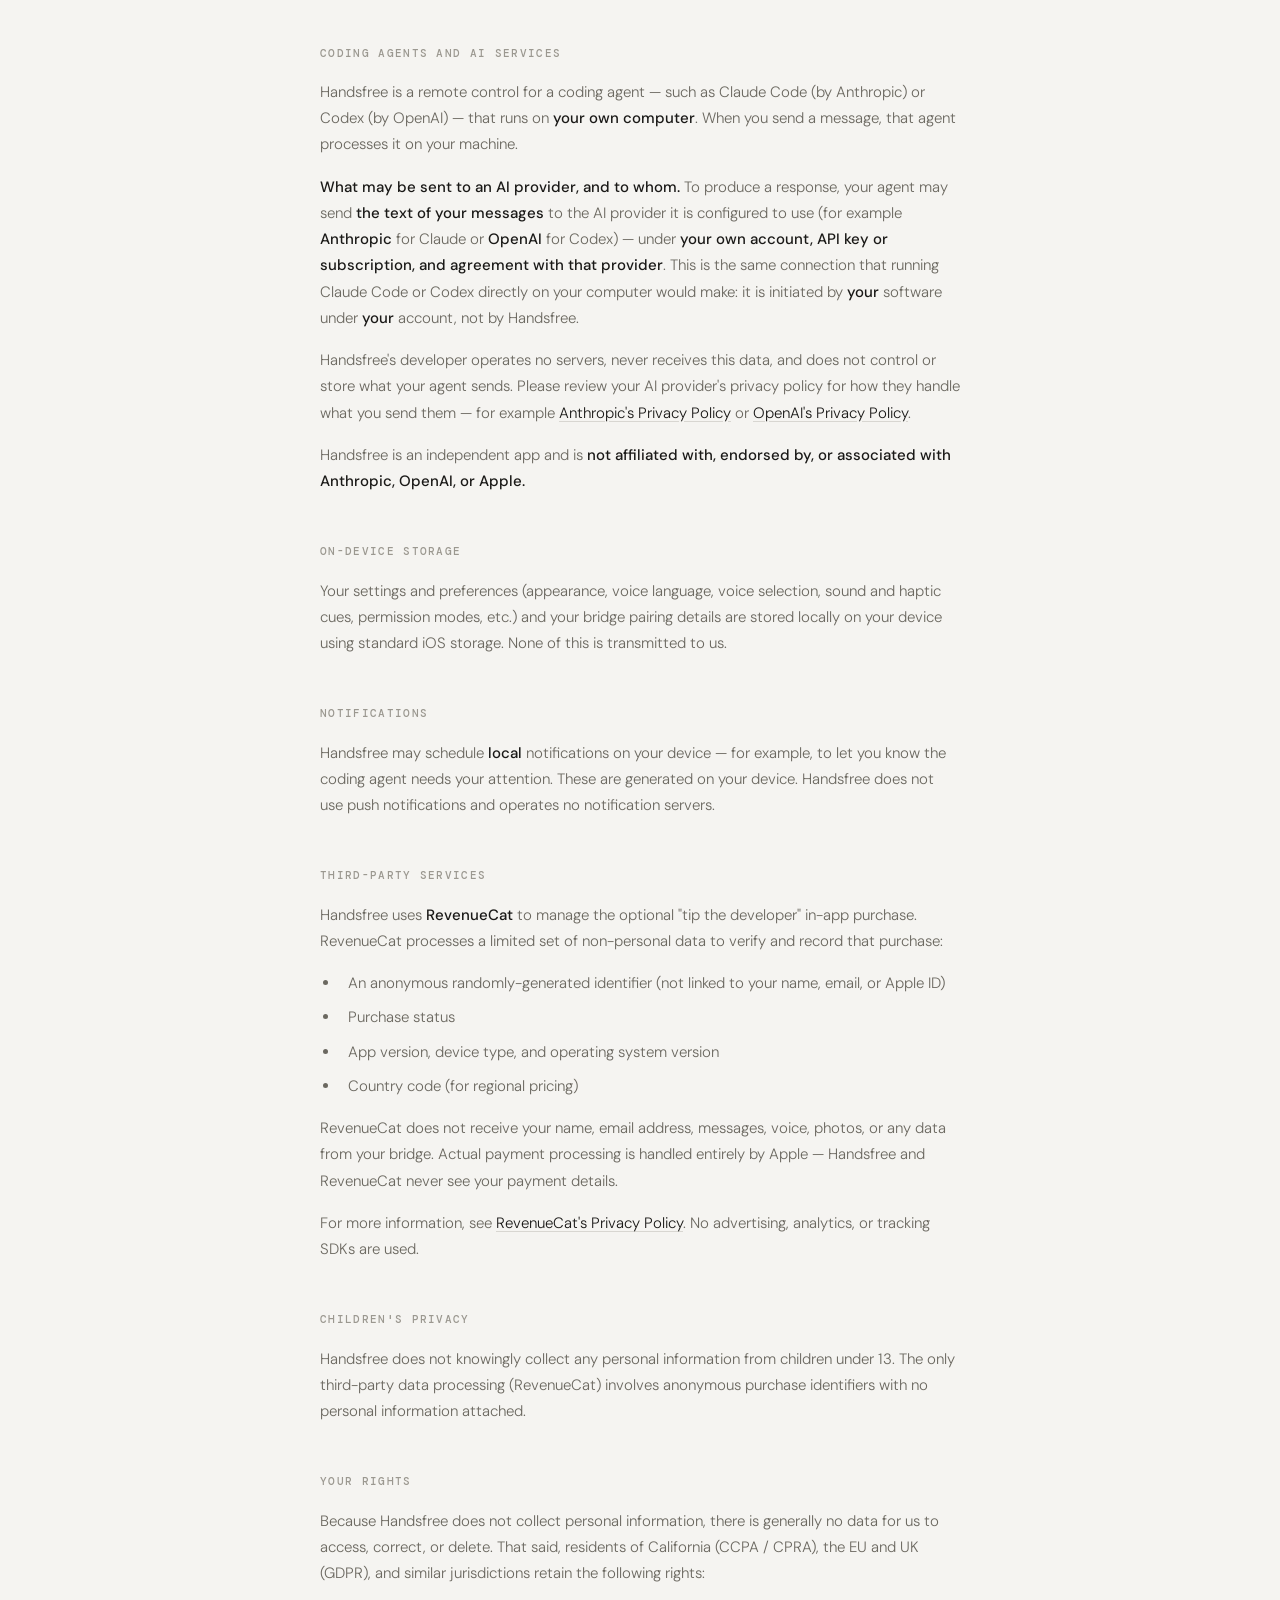
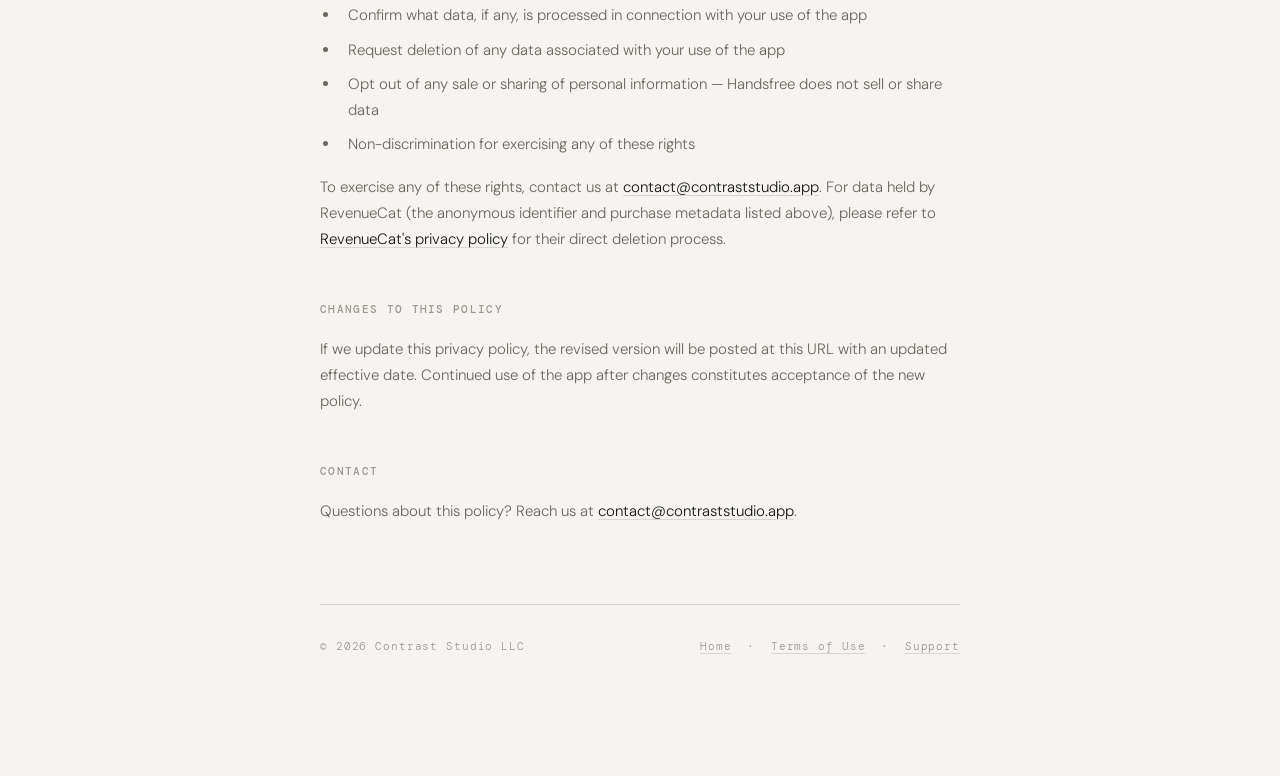
==== commit 2fe68d48: "Add Handsfree landing page with App Store screenshots Build the homepage (index.html + styles.css) i" ====
--- a/privacy.html
+++ b/privacy.html
@@ -275,6 +275,8 @@
     <footer>
       <span>© 2026 Contrast Studio LLC</span>
       <span>
+        <a href="index.html">Home</a>
+        &nbsp;·&nbsp;
         <a href="terms.html">Terms of Use</a>
         &nbsp;·&nbsp;
         <a href="support.html">Support</a>
